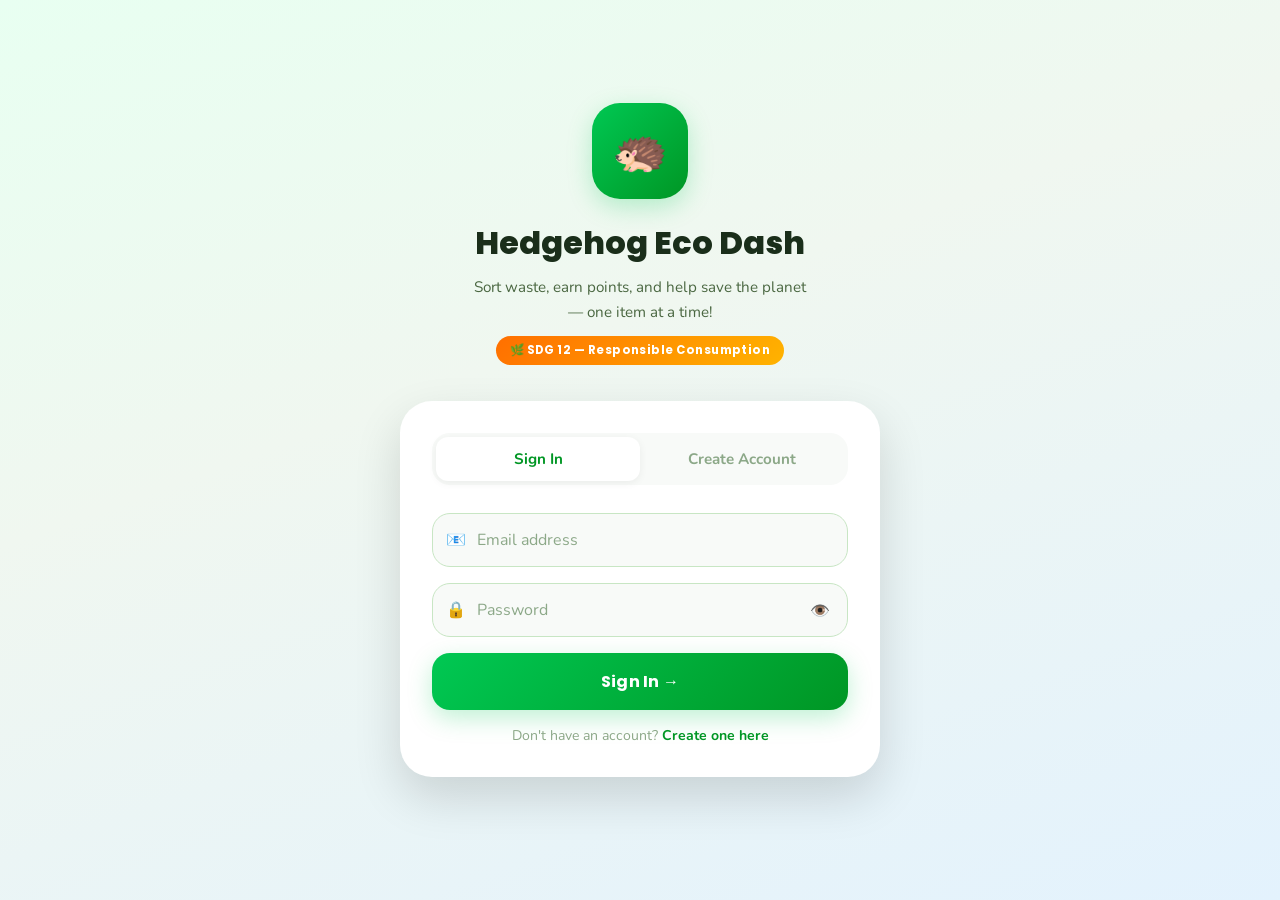
==== home.html @ 3e28f885 "Initial upload of ECOCOCO project" ====
<!DOCTYPE html>
<html lang="en">
<head>
  <meta charset="UTF-8">
  <meta name="viewport" content="width=device-width, initial-scale=1.0">
  <title>Hedgehog Eco Dash — Home</title>
  <link rel="stylesheet" href="style.css">
</head>
<body>
<div class="app-shell">

  <div id="dashboardScreen" class="screen active">

    <!-- Welcome Banner (shown once per session after login) -->
    <div id="welcomeBanner" style="
      display:none; align-items:center; gap:12px;
      background:linear-gradient(135deg,#00C853,#009624);
      color:#fff; padding:14px 20px; border-radius:0 0 18px 18px;
      box-shadow:0 4px 16px rgba(0,200,83,0.3);
      font-family:'Poppins',sans-serif; position:relative; z-index:10;">
      <div style="font-size:2rem;">🦔</div>
      <div>
        <div style="font-weight:800;font-size:1.05rem;">Welcome, <span id="welcomeName">Eco Friend</span>!</div>
        <div style="font-size:0.8rem;opacity:0.9;">Welcome to Hedgehog Eco Dash 🌍</div>
      </div>
    </div>

    <!-- Page header -->
    <div class="page-header">
      <div class="greeting-block">
        <h2 id="homeUsername">Hello!</h2>
        <p id="homeDate">Let's sort some waste today 🌍</p>
      </div>
      <button class="icon-btn" onclick="window.location.href='settings.html'" title="Settings">⚙️</button>
    </div>

    <!-- SDG 12 Banner -->
    <div class="sdg-banner">
      <div class="sdg-icon">♻️</div>
      <div class="sdg-text">
        <div class="sdg-label">UN SDG Goal 12</div>
        <div class="sdg-title">Responsible Consumption & Production</div>
      </div>
    </div>

    <!-- Play Card -->
    <a class="hero-play" href="gameplay.html">
      <div class="play-mascot">🦔</div>
      <div class="play-text">
        <div class="play-label">Ready to play?</div>
        <h3>Eco Dash!</h3>
        <p>Sort items into the right bins</p>
      </div>
      <div class="play-arrow">▶</div>
    </a>

    <!-- Stats row -->
    <div class="stats-row">
      <div class="stat-card">
        <div class="stat-icon">⭐</div>
        <div class="stat-value" id="homePoints">0</div>
        <div class="stat-label">Total Points</div>
      </div>
      <div class="stat-card">
        <div class="stat-icon">🔥</div>
        <div class="stat-value" id="homeStreakDays">0</div>
        <div class="stat-label">Day Streak</div>
      </div>
    </div>

    <!-- SDG Fact -->
    <div class="sdg-fact-card">
      <div class="fact-icon">🌱</div>
      <div>
        <div class="fact-label">SDG 12 Did You Know?</div>
        <div class="fact-text" id="sdgFact">Loading today's eco fact...</div>
      </div>
    </div>

    <!-- Quick Actions -->
    <div class="section-label">Explore</div>
    <div class="quick-actions">
      <a class="qa-card" href="learn.html">
        <div class="qa-icon" style="background:#E3F2FD;">📚</div>
        <div class="qa-title">Learn</div>
        <div class="qa-sub">Eco education modules</div>
      </a>
      <a class="qa-card" href="profile.html">
        <div class="qa-icon" style="background:#E8F5E9;">👤</div>
        <div class="qa-title">Profile</div>
        <div class="qa-sub">Stats & achievements</div>
      </a>
    </div>

    <!-- Compost Corner teaser -->
    <div class="compost-card" onclick="showCompostTip()">
      <div class="compost-card-top">
        <div class="cc-left">
          <div class="cc-label">SDG 12 Feature</div>
          <div class="cc-title">🌱 Compost Corner</div>
        </div>
        <div class="cc-icon">›</div>
      </div>
      <div class="compost-card-bottom">
        <p>Turn your food scraps into garden gold. Tap to learn how!</p>
      </div>
    </div>

    <div class="scroll-spacer"></div>
  </div>

  <!-- Bottom Nav -->
  <nav class="bottom-nav">
    <button class="nav-item active" onclick="window.location.href='home.html'">
      <div class="nav-icon-wrap">🏠</div>
      <span class="nav-label">Home</span>
    </button>
    <button class="nav-item" onclick="window.location.href='gameplay.html'">
      <div class="nav-icon-wrap">🎮</div>
      <span class="nav-label">Play</span>
    </button>
    <button class="nav-item" onclick="window.location.href='learn.html'">
      <div class="nav-icon-wrap">📚</div>
      <span class="nav-label">Learn</span>
    </button>
    <button class="nav-item" onclick="window.location.href='profile.html'">
      <div class="nav-icon-wrap">👤</div>
      <span class="nav-label">Profile</span>
    </button>
  </nav>

  <div id="popupOverlay" class="overlay" onclick="closePopup(event)">
    <div class="overlay-card">
      <h3></h3>
      <p></p>
      <button class="overlay-close" onclick="closePopup(event)">Close</button>
    </div>
  </div>

  <div id="fb" class="feedback-toast"></div>
</div>

<script src="app.js"></script>
<script src="settings.js"></script>
<script src="user.js"></script>
<script>
  const SDG_FACTS = [
    "One-third of all food produced globally is wasted each year — that's 1.3 billion tonnes! Proper sorting helps reduce this.",
    "Recycling one aluminum can saves enough energy to power a TV for 3 hours. Your sorting makes a real difference!",
    "The average person generates about 4.4 lbs of trash per day. Knowing where it goes matters for SDG 12.",
    "Composting food scraps can reduce household waste by up to 30% and enrich the soil naturally.",
    "Plastic takes up to 500 years to decompose. Recycling and reducing use is key to Responsible Consumption.",
    "SDG 12 calls for halving global food waste by 2030. Games like this help raise awareness and action!",
    "Glass can be recycled endlessly without loss of quality or purity — always sort it right!",
    "If the world's population shifts to sustainable consumption, we can reduce global emissions by up to 70%.",
  ];

  function showCompostTip() {
    showPopup('🌱 Compost Corner — SDG 12', 'Composting is one of the most powerful actions you can take for Responsible Consumption (SDG 12)!<br><br><strong>✅ What to compost:</strong><br>• Fruit & vegetable scraps<br>• Coffee grounds & tea bags<br>• Eggshells & nutshells<br>• Paper towels & cardboard<br>• Yard waste & leaves<br><br><strong>❌ What NOT to compost:</strong><br>• Meat, fish & dairy<br>• Oily or greasy foods<br>• Pet waste<br>• Plastics or synthetics<br><br><strong>🌍 Why it matters:</strong><br>Composting reduces methane from landfills by 30%, creates natural fertilizer, and contributes directly to SDG Goal 12 — Responsible Consumption & Production.<br><br>Start small with a countertop bin today!');
  }

  document.addEventListener('DOMContentLoaded', function() {
    if (!UserManager.isLoggedIn()) {
      window.location.href = 'index.html';
      return;
    }
    updateHome();

    const fact = SDG_FACTS[new Date().getDay() % SDG_FACTS.length];
    document.getElementById('sdgFact').textContent = fact;

    const days = ['Sunday','Monday','Tuesday','Wednesday','Thursday','Friday','Saturday'];
    const now = new Date();
    document.getElementById('homeDate').textContent = `${days[now.getDay()]} — let's sort! 🌍`;
  });

  document.addEventListener('visibilitychange', function() {
    if (document.visibilityState === 'visible') updateHome();
  });

  function updateHome() {
    const user = UserManager.getUser();
    const profile = UserManager.getProfileSummary();
    const streak = UserManager.getStreakData();
    if (!user) return;
    document.getElementById('homeUsername').textContent = `Hello, ${user.username || 'Eco Friend'}! 👋`;
    document.getElementById('homeStreakDays').textContent = streak.currentStreak || 0;
    document.getElementById('homePoints').textContent = (profile.points || 0).toLocaleString();

    // Show welcome banner only once per session
    if (!sessionStorage.getItem('welcomeShown')) {
      sessionStorage.setItem('welcomeShown', '1');
      const banner = document.getElementById('welcomeBanner');
      if (banner) {
        banner.style.display = 'flex';
        banner.querySelector('#welcomeName').textContent = user.username || user.fullName || 'Eco Friend';
        setTimeout(() => {
          banner.style.opacity = '0';
          banner.style.transition = 'opacity 0.6s';
          setTimeout(() => banner.style.display = 'none', 700);
        }, 3500);
      }
    }
  }
</script>
</body>
</html>
---- style.css ----
@import url('https://fonts.googleapis.com/css2?family=Nunito:wght@400;600;700;800;900&family=Poppins:wght@400;600;700;800&display=swap');

:root {
  --green: #00C853;
  --green-dark: #009624;
  --green-light: #E8FFF1;
  --blue: #2196F3;
  --blue-light: #E3F2FD;
  --amber: #FFB300;
  --amber-light: #FFF8E1;
  --red: #F44336;
  --red-light: #FFEBEE;
  --purple: #7C3AED;
  --purple-light: #EDE9FE;
  --teal: #00BCD4;
  --teal-light: #E0F7FA;

  --bg: #F0F7F0;
  --surface: #FFFFFF;
  --surface-2: #F8FAF8;
  --text: #1A2E1A;
  --text-2: #4A6741;
  --text-muted: #8CA888;
  --border: #DFF0DC;
  --border-2: #C8E6C4;

  --shadow-sm: 0 2px 8px rgba(0,0,0,0.06);
  --shadow-md: 0 8px 24px rgba(0,0,0,0.10);
  --shadow-lg: 0 20px 48px rgba(0,0,0,0.14);
  --shadow-green: 0 8px 24px rgba(0,200,83,0.25);

  --radius-sm: 12px;
  --radius-md: 18px;
  --radius-lg: 24px;
  --radius-xl: 32px;

  --font-head: 'Poppins', sans-serif;
  --font-body: 'Nunito', sans-serif;

  --nav-height: 68px;
  --content-max: 860px;
}

/* HIGH CONTRAST */
body.high-contrast {
  --bg: #000;
  --surface: #111;
  --surface-2: #1a1a1a;
  --text: #fff;
  --text-2: #ccc;
  --text-muted: #999;
  --border: #444;
  --border-2: #555;
  --green-light: #002200;
  --blue-light: #00001a;
}

*, *::before, *::after { box-sizing: border-box; margin: 0; padding: 0; }

html { scroll-behavior: smooth; }

body {
  font-family: var(--font-body);
  background: var(--bg);
  color: var(--text);
  min-height: 100vh;
  overflow-x: hidden;
  background-image:
    radial-gradient(ellipse at 20% 0%, rgba(0,200,83,0.12) 0%, transparent 50%),
    radial-gradient(ellipse at 80% 100%, rgba(0,188,212,0.08) 0%, transparent 50%);
}

/* ── APP SHELL ── */
.app-shell {
  width: 100%;
  min-height: 100vh;
  display: flex;
  flex-direction: column;
  background: var(--surface);
  position: relative;
}

/* ── SCREENS ── */
.screen {
  display: none;
  flex-direction: column;
  flex: 1;
  overflow-y: auto;
  -webkit-overflow-scrolling: touch;
  animation: fadeIn 0.3s ease;
}
.screen.active { display: flex; }

@keyframes fadeIn {
  from { opacity: 0; transform: translateY(8px); }
  to { opacity: 1; transform: translateY(0); }
}

/* ── AUTH SCREEN ── */
.auth-screen {
  justify-content: center;
  align-items: center;
  padding: 40px 24px 60px;
  min-height: 100vh;
  background: linear-gradient(160deg, #E8FFF1 0%, #F0F7F0 40%, #E3F2FD 100%);
}

.auth-hero {
  text-align: center;
  margin-bottom: 36px;
}

.auth-logo {
  width: 96px;
  height: 96px;
  background: linear-gradient(135deg, #00C853, #009624);
  border-radius: 28px;
  display: flex;
  align-items: center;
  justify-content: center;
  font-size: 2.8rem;
  margin: 0 auto 20px;
  box-shadow: var(--shadow-green);
  animation: bounce 2s infinite;
}

@keyframes bounce {
  0%, 100% { transform: translateY(0); }
  50% { transform: translateY(-6px); }
}

.auth-hero h1 {
  font-family: var(--font-head);
  font-size: 2rem;
  font-weight: 800;
  color: var(--text);
  margin-bottom: 8px;
}

.auth-hero p {
  color: var(--text-2);
  font-size: 0.95rem;
  line-height: 1.6;
  max-width: 340px;
  margin: 0 auto;
}

.sdg-badge {
  display: inline-flex;
  align-items: center;
  gap: 6px;
  background: linear-gradient(135deg, #FF6F00, #FFB300);
  color: white;
  font-family: var(--font-head);
  font-size: 0.72rem;
  font-weight: 700;
  padding: 6px 14px;
  border-radius: 999px;
  margin-top: 12px;
  letter-spacing: 0.04em;
}

.auth-card {
  width: 100%;
  max-width: 440px;
  background: white;
  border-radius: var(--radius-xl);
  padding: 32px;
  box-shadow: var(--shadow-lg);
}

.auth-tabs {
  display: flex;
  background: var(--surface-2);
  border-radius: var(--radius-md);
  padding: 4px;
  margin-bottom: 28px;
}

.auth-tab {
  flex: 1;
  padding: 12px;
  border: none;
  background: transparent;
  border-radius: var(--radius-sm);
  font-family: var(--font-body);
  font-weight: 700;
  font-size: 0.95rem;
  color: var(--text-muted);
  cursor: pointer;
  transition: all 0.2s;
}

.auth-tab.active {
  background: white;
  color: var(--green-dark);
  box-shadow: var(--shadow-sm);
}

.auth-form { display: none; }
.auth-form.active { display: flex; flex-direction: column; gap: 16px; }

.input-group { position: relative; }

.input-icon {
  position: absolute;
  left: 14px;
  top: 50%;
  transform: translateY(-50%);
  font-size: 1rem;
  pointer-events: none;
  z-index: 1;
}

.input-group input {
  width: 100%;
  padding: 15px 15px 15px 44px;
  border: 1.5px solid var(--border-2);
  border-radius: var(--radius-md);
  font-family: var(--font-body);
  font-size: 1rem;
  color: var(--text);
  background: var(--surface-2);
  transition: all 0.2s;
  outline: none;
}

.input-group input:focus {
  border-color: var(--green);
  background: white;
  box-shadow: 0 0 0 3px rgba(0,200,83,0.12);
}

.input-group input::placeholder { color: var(--text-muted); }

.eye-btn {
  position: absolute;
  right: 14px;
  top: 50%;
  transform: translateY(-50%);
  background: none;
  border: none;
  cursor: pointer;
  font-size: 1rem;
  color: var(--text-muted);
  padding: 4px;
}

.btn-primary {
  width: 100%;
  padding: 16px;
  background: linear-gradient(135deg, #00C853, #009624);
  color: white;
  border: none;
  border-radius: var(--radius-md);
  font-family: var(--font-head);
  font-size: 1rem;
  font-weight: 700;
  cursor: pointer;
  box-shadow: var(--shadow-green);
  transition: all 0.2s;
  letter-spacing: 0.02em;
}

.btn-primary:hover { transform: translateY(-2px); box-shadow: 0 12px 32px rgba(0,200,83,0.35); }
.btn-primary:active { transform: translateY(0); }

.auth-switch {
  text-align: center;
  font-size: 0.88rem;
  color: var(--text-muted);
}

.auth-switch a { color: var(--green-dark); font-weight: 700; text-decoration: none; }

/* ── PAGE HEADER ── */
.page-header {
  padding: 20px 24px 0;
  display: flex;
  justify-content: space-between;
  align-items: center;
}

.greeting-block h2 {
  font-family: var(--font-head);
  font-size: 1.4rem;
  font-weight: 800;
  color: var(--text);
}

.greeting-block p {
  font-size: 0.88rem;
  color: var(--text-muted);
  margin-top: 2px;
}

/* ── ICON BUTTON ── */
.icon-btn {
  width: 42px;
  height: 42px;
  border-radius: var(--radius-sm);
  border: 1.5px solid var(--border-2);
  background: white;
  cursor: pointer;
  font-size: 1.1rem;
  display: flex;
  align-items: center;
  justify-content: center;
  box-shadow: var(--shadow-sm);
  transition: all 0.2s;
  flex-shrink: 0;
}
.icon-btn:hover { background: var(--green-light); border-color: var(--green); transform: translateY(-1px); }

/* ── INNER HEADER ── */
.inner-header {
  padding: 16px 20px;
  display: flex;
  align-items: center;
  gap: 12px;
  border-bottom: 1px solid var(--border);
  background: rgba(255,255,255,0.95);
  backdrop-filter: blur(8px);
  position: sticky;
  top: 0;
  z-index: 10;
}

.inner-header h2 {
  flex: 1;
  font-family: var(--font-head);
  font-size: 1.2rem;
  font-weight: 800;
  color: var(--text);
}

/* ── SDG BANNER ── */
.sdg-banner {
  margin: 20px 20px 0;
  background: linear-gradient(135deg, #1B5E20, #2E7D32, #388E3C);
  border-radius: var(--radius-lg);
  padding: 18px 20px;
  display: flex;
  align-items: center;
  gap: 14px;
  box-shadow: 0 8px 24px rgba(27,94,32,0.25);
}

.sdg-icon { font-size: 2rem; flex-shrink: 0; }

.sdg-text .sdg-label {
  font-size: 0.68rem;
  color: rgba(255,255,255,0.7);
  font-weight: 700;
  text-transform: uppercase;
  letter-spacing: 0.08em;
  margin-bottom: 2px;
}

.sdg-text .sdg-title {
  font-family: var(--font-head);
  font-size: 1rem;
  font-weight: 800;
  color: white;
}

/* ── HERO PLAY ── */
.hero-play {
  margin: 16px 20px 0;
  background: linear-gradient(135deg, #00C853, #00A846, #009624);
  border-radius: var(--radius-xl);
  padding: 24px 20px;
  display: flex;
  align-items: center;
  gap: 16px;
  text-decoration: none;
  box-shadow: var(--shadow-green);
  transition: all 0.25s;
  position: relative;
  overflow: hidden;
}

.hero-play::before {
  content: '';
  position: absolute;
  top: -50%;
  right: -10%;
  width: 200px;
  height: 200px;
  background: rgba(255,255,255,0.06);
  border-radius: 50%;
}

.hero-play:hover { transform: translateY(-3px); box-shadow: 0 16px 40px rgba(0,200,83,0.4); }

.play-mascot { font-size: 2.8rem; flex-shrink: 0; animation: mascotBob 2s ease-in-out infinite; }
@keyframes mascotBob { 0%,100% { transform: translateY(0); } 50% { transform: translateY(-5px); } }

.play-text { flex: 1; }
.play-label { font-size: 0.7rem; color: rgba(255,255,255,0.75); font-weight: 700; text-transform: uppercase; letter-spacing: 0.08em; margin-bottom: 2px; }
.play-text h3 { font-family: var(--font-head); font-size: 1.35rem; font-weight: 800; color: white; margin-bottom: 2px; }
.play-text p { font-size: 0.82rem; color: rgba(255,255,255,0.8); }
.play-arrow { font-size: 1.6rem; color: rgba(255,255,255,0.9); font-weight: 900; }

/* ── STATS ROW ── */
.stats-row {
  display: grid;
  grid-template-columns: 1fr 1fr;
  gap: 12px;
  margin: 16px 20px 0;
}

.stat-card {
  background: white;
  border-radius: var(--radius-lg);
  padding: 20px 16px;
  text-align: center;
  border: 1.5px solid var(--border);
  box-shadow: var(--shadow-sm);
  transition: all 0.2s;
}
.stat-card:hover { transform: translateY(-2px); box-shadow: var(--shadow-md); }

.stat-icon { font-size: 1.5rem; margin-bottom: 8px; }
.stat-value { font-family: var(--font-head); font-size: 1.6rem; font-weight: 900; color: var(--text); }
.stat-label { font-size: 0.75rem; color: var(--text-muted); font-weight: 700; margin-top: 3px; text-transform: uppercase; letter-spacing: 0.05em; }

/* ── SDG FACT CARD ── */
.sdg-fact-card {
  margin: 16px 20px 0;
  background: linear-gradient(135deg, #E8F5E9, #F1F8E9);
  border-radius: var(--radius-lg);
  padding: 18px;
  border: 1.5px solid rgba(0,200,83,0.2);
  display: flex;
  gap: 14px;
  align-items: flex-start;
}

.sdg-fact-card .fact-icon { font-size: 1.5rem; flex-shrink: 0; }
.sdg-fact-card .fact-label {
  font-size: 0.68rem;
  font-weight: 800;
  color: var(--green-dark);
  text-transform: uppercase;
  letter-spacing: 0.08em;
  margin-bottom: 4px;
  font-family: var(--font-head);
}
.sdg-fact-card .fact-text { font-size: 0.85rem; color: var(--text-2); line-height: 1.55; }

/* ── SECTION LABEL ── */
.section-label {
  font-family: var(--font-head);
  font-size: 0.7rem;
  font-weight: 800;
  color: var(--text-muted);
  text-transform: uppercase;
  letter-spacing: 0.1em;
  margin: 20px 20px 0;
}

/* ── QUICK ACTIONS ── */
.quick-actions {
  display: grid;
  grid-template-columns: 1fr 1fr;
  gap: 12px;
  margin: 10px 20px 0;
}

.qa-card {
  background: white;
  border-radius: var(--radius-lg);
  padding: 20px 16px;
  border: 1.5px solid var(--border);
  box-shadow: var(--shadow-sm);
  text-decoration: none;
  color: var(--text);
  transition: all 0.2s;
  display: flex;
  flex-direction: column;
  align-items: flex-start;
  gap: 10px;
}
.qa-card:hover { transform: translateY(-3px); box-shadow: var(--shadow-md); border-color: var(--green); }

.qa-icon {
  width: 48px;
  height: 48px;
  border-radius: var(--radius-sm);
  display: flex;
  align-items: center;
  justify-content: center;
  font-size: 1.4rem;
}

.qa-title { font-family: var(--font-head); font-weight: 800; font-size: 0.95rem; color: var(--text); }
.qa-sub { font-size: 0.78rem; color: var(--text-muted); line-height: 1.4; }

/* ── COMPOST CARD ── */
.compost-card {
  margin: 12px 20px 0;
  background: white;
  border-radius: var(--radius-lg);
  border: 1.5px solid var(--border);
  overflow: hidden;
  box-shadow: var(--shadow-sm);
  cursor: pointer;
  transition: all 0.2s;
}
.compost-card:hover { transform: translateY(-2px); box-shadow: var(--shadow-md); }

.compost-card-top {
  background: linear-gradient(135deg, #2E7D32, #43A047);
  padding: 18px 20px;
  display: flex;
  justify-content: space-between;
  align-items: center;
}

.compost-card-top .cc-left { color: white; }
.compost-card-top .cc-label { font-size: 0.68rem; color: rgba(255,255,255,0.7); font-weight: 700; text-transform: uppercase; letter-spacing: 0.06em; margin-bottom: 4px; }
.compost-card-top .cc-title { font-family: var(--font-head); font-size: 1rem; font-weight: 800; color: white; }
.compost-card-top .cc-icon { font-size: 2rem; }

.compost-card-bottom { padding: 14px 20px; }
.compost-card-bottom p { font-size: 0.85rem; color: var(--text-muted); }

/* ── SCROLL SPACER ── */
.scroll-spacer { height: 90px; }

/* ── BOTTOM NAV ── */
.bottom-nav {
  position: fixed;
  bottom: 0;
  left: 0;
  right: 0;
  height: var(--nav-height);
  background: rgba(255,255,255,0.97);
  backdrop-filter: blur(12px);
  border-top: 1px solid var(--border);
  display: flex;
  align-items: stretch;
  z-index: 20;
  box-shadow: 0 -4px 20px rgba(0,0,0,0.06);
}

.nav-item {
  flex: 1;
  display: flex;
  flex-direction: column;
  align-items: center;
  justify-content: center;
  gap: 4px;
  border: none;
  background: transparent;
  cursor: pointer;
  transition: all 0.2s;
  padding: 8px 4px;
  color: var(--text-muted);
}

.nav-icon-wrap {
  font-size: 1.3rem;
  display: flex;
  align-items: center;
  justify-content: center;
  width: 40px;
  height: 30px;
  border-radius: var(--radius-sm);
  transition: all 0.2s;
}

.nav-label {
  font-family: var(--font-head);
  font-size: 0.65rem;
  font-weight: 700;
  letter-spacing: 0.04em;
}

.nav-item.active .nav-icon-wrap {
  background: var(--green-light);
}

.nav-item.active {
  color: var(--green-dark);
}

/* ── PROFILE SCREEN ── */
.profile-hero {
  background: linear-gradient(160deg, #E8FFF1, #F0F7F0);
  padding: 32px 24px;
  text-align: center;
  border-bottom: 1px solid var(--border);
  position: relative;
}

.avatar-container {
  position: relative;
  display: inline-block;
  margin-bottom: 16px;
}

.avatar {
  width: 90px;
  height: 90px;
  border-radius: 50%;
  background: linear-gradient(135deg, #00C853, #009624);
  display: flex;
  align-items: center;
  justify-content: center;
  font-size: 2.5rem;
  margin: 0 auto;
  border: 4px solid white;
  box-shadow: var(--shadow-md);
  overflow: hidden;
  cursor: pointer;
  transition: all 0.2s;
}

.avatar:hover { transform: scale(1.04); box-shadow: var(--shadow-lg); }

.avatar img {
  width: 100%;
  height: 100%;
  object-fit: cover;
}

.avatar-edit-btn {
  position: absolute;
  bottom: 0;
  right: 0;
  width: 30px;
  height: 30px;
  background: var(--green-dark);
  color: white;
  border: 3px solid white;
  border-radius: 50%;
  font-size: 0.7rem;
  cursor: pointer;
  display: flex;
  align-items: center;
  justify-content: center;
  box-shadow: var(--shadow-sm);
  transition: all 0.2s;
}
.avatar-edit-btn:hover { background: var(--green); transform: scale(1.1); }

.profile-name {
  font-family: var(--font-head);
  font-size: 1.4rem;
  font-weight: 800;
  color: var(--text);
  margin-bottom: 4px;
}

.profile-email {
  font-size: 0.85rem;
  color: var(--text-muted);
  margin-bottom: 14px;
}

.profile-chips {
  display: flex;
  gap: 8px;
  justify-content: center;
  flex-wrap: wrap;
}

.profile-chip {
  background: white;
  border: 1.5px solid var(--border-2);
  border-radius: 999px;
  padding: 5px 14px;
  font-family: var(--font-head);
  font-size: 0.78rem;
  font-weight: 700;
  color: var(--green-dark);
  box-shadow: var(--shadow-sm);
}

/* ── CARD ── */
.card {
  background: white;
  border-radius: var(--radius-lg);
  padding: 20px;
  border: 1.5px solid var(--border);
  box-shadow: var(--shadow-sm);
}

.card-title {
  font-family: var(--font-head);
  font-size: 0.9rem;
  font-weight: 800;
  color: var(--text);
  margin-bottom: 14px;
}

/* ── PROGRESS BAR ── */
.progress-bar {
  width: 100%;
  height: 10px;
  background: var(--surface-2);
  border-radius: 999px;
  overflow: hidden;
}

.progress-fill {
  height: 100%;
  background: linear-gradient(90deg, #00C853, #009624);
  border-radius: 999px;
  transition: width 0.8s ease;
}

/* ── STATS GRID ── */
.stats-grid {
  display: grid;
  grid-template-columns: repeat(3, 1fr);
  gap: 10px;
}

.mini-stat {
  background: var(--surface-2);
  border-radius: var(--radius-sm);
  padding: 14px 8px;
  text-align: center;
  border: 1px solid var(--border);
}

.mini-stat .val {
  font-family: var(--font-head);
  font-weight: 800;
  font-size: 1.15rem;
  color: var(--text);
  margin-bottom: 3px;
}

.mini-stat .lbl {
  font-size: 0.7rem;
  color: var(--text-muted);
  font-weight: 700;
  text-transform: uppercase;
  letter-spacing: 0.04em;
}

/* ── STREAK ── */
.streak-display {
  display: flex;
  align-items: center;
  gap: 14px;
}

.streak-flame { font-size: 2.5rem; }

.streak-count {
  font-family: var(--font-head);
  font-size: 2.2rem;
  font-weight: 900;
  color: var(--amber);
  line-height: 1;
}

.streak-label {
  font-size: 0.8rem;
  color: var(--text-muted);
  font-weight: 600;
}

/* ── ACHIEVEMENTS ── */
.achievement-list {
  display: flex;
  flex-direction: column;
  gap: 12px;
}

.achievement-item {
  display: flex;
  align-items: center;
  gap: 14px;
  padding: 14px;
  background: var(--surface-2);
  border-radius: var(--radius-sm);
  border: 1.5px solid var(--border);
  opacity: 0.55;
  transition: all 0.3s;
}

.achievement-item.unlocked {
  opacity: 1;
  background: var(--green-light);
  border-color: rgba(0,200,83,0.3);
}

.ach-icon { font-size: 1.6rem; flex-shrink: 0; }

.ach-info { flex: 1; }
.ach-title { font-family: var(--font-head); font-weight: 800; font-size: 0.9rem; color: var(--text); }
.ach-sub { font-size: 0.78rem; color: var(--text-muted); margin-top: 2px; }

.ach-badge { font-size: 1.2rem; }

/* ── BUTTONS ── */
.btn-row {
  display: grid;
  grid-template-columns: 1fr 1fr;
  gap: 10px;
}

.btn-secondary {
  padding: 13px 16px;
  background: white;
  border: 1.5px solid var(--border-2);
  border-radius: var(--radius-md);
  font-family: var(--font-head);
  font-weight: 700;
  font-size: 0.88rem;
  color: var(--text-2);
  cursor: pointer;
  transition: all 0.2s;
}

.btn-secondary:hover { background: var(--green-light); border-color: var(--green); color: var(--green-dark); }

.btn-danger { color: var(--red); }
.btn-danger:hover { background: var(--red-light) !important; border-color: var(--red) !important; color: var(--red) !important; }

/* ── LEARN SCREEN ── */
.sdg-highlight {
  background: linear-gradient(135deg, #FFF8E1, #FFFDE7);
  border-radius: var(--radius-lg);
  padding: 20px;
  border: 1.5px solid rgba(255,179,0,0.3);
  box-shadow: var(--shadow-sm);
}

.sdg-highlight .sdg-number {
  font-family: var(--font-head);
  font-size: 0.7rem;
  font-weight: 800;
  color: #FF8F00;
  letter-spacing: 0.08em;
  text-transform: uppercase;
  margin-bottom: 5px;
}
.sdg-highlight .sdg-hl-title {
  font-family: var(--font-head);
  font-size: 1rem;
  font-weight: 800;
  color: var(--text);
  margin-bottom: 8px;
}
.sdg-highlight .sdg-hl-text { font-size: 0.85rem; color: var(--text-2); line-height: 1.6; }

.module-grid {
  display: flex;
  flex-direction: column;
  gap: 12px;
}

.module-card {
  background: white;
  border-radius: var(--radius-lg);
  border: 1.5px solid var(--border);
  overflow: hidden;
  box-shadow: var(--shadow-sm);
  display: flex;
  align-items: center;
  gap: 0;
  transition: all 0.2s;
}
.module-card:hover { transform: translateX(4px); box-shadow: var(--shadow-md); }

.module-thumb {
  width: 70px;
  min-height: 80px;
  display: flex;
  align-items: center;
  justify-content: center;
  font-size: 2rem;
  flex-shrink: 0;
}

.module-body {
  flex: 1;
  padding: 14px 12px;
}

.module-title { font-family: var(--font-head); font-size: 0.95rem; font-weight: 800; color: var(--text); margin-bottom: 4px; }
.module-sub { font-size: 0.8rem; color: var(--text-muted); line-height: 1.4; }

.explore-btn {
  padding: 10px 16px;
  background: var(--surface-2);
  border: 1.5px solid var(--border-2);
  border-radius: var(--radius-sm);
  font-family: var(--font-head);
  font-weight: 700;
  font-size: 0.8rem;
  color: var(--green-dark);
  cursor: pointer;
  margin-right: 14px;
  white-space: nowrap;
  transition: all 0.2s;
}
.explore-btn:hover { background: var(--green-light); border-color: var(--green); }

.tip-list {
  display: flex;
  flex-direction: column;
  gap: 12px;
}

.tip-item {
  display: flex;
  gap: 14px;
  align-items: flex-start;
  background: white;
  border-radius: var(--radius-lg);
  padding: 16px;
  border: 1.5px solid var(--border);
  box-shadow: var(--shadow-sm);
}

.tip-emoji { font-size: 1.5rem; flex-shrink: 0; }
.tip-title { font-family: var(--font-head); font-weight: 800; font-size: 0.9rem; color: var(--text); margin-bottom: 4px; }
.tip-text { font-size: 0.82rem; color: var(--text-2); line-height: 1.55; }

/* ── SETTINGS ── */
.settings-section {
  background: white;
  border-radius: var(--radius-lg);
  border: 1.5px solid var(--border);
  overflow: hidden;
  box-shadow: var(--shadow-sm);
}

.settings-group { display: flex; flex-direction: column; }

.settings-row {
  display: flex;
  align-items: center;
  justify-content: space-between;
  padding: 16px 20px;
  border-bottom: 1px solid var(--border);
  cursor: pointer;
  transition: background 0.2s;
  gap: 12px;
}

.settings-row:last-child { border-bottom: none; }
.settings-row:hover { background: var(--surface-2); }

.row-left {
  display: flex;
  align-items: center;
  gap: 14px;
}

.row-icon {
  width: 38px;
  height: 38px;
  background: var(--surface-2);
  border-radius: var(--radius-sm);
  display: flex;
  align-items: center;
  justify-content: center;
  font-size: 1.1rem;
  flex-shrink: 0;
}

.row-label { font-family: var(--font-head); font-weight: 700; font-size: 0.9rem; color: var(--text); }
.row-sub { font-size: 0.78rem; color: var(--text-muted); margin-top: 2px; }

.row-right {
  display: flex;
  align-items: center;
  gap: 10px;
  flex-shrink: 0;
}

/* Toggle switch */
.toggle { position: relative; display: inline-block; width: 48px; height: 26px; }
.toggle input { opacity: 0; width: 0; height: 0; }
.toggle-slider {
  position: absolute;
  cursor: pointer;
  inset: 0;
  background: #ccc;
  border-radius: 999px;
  transition: 0.3s;
}
.toggle-slider::before {
  content: '';
  position: absolute;
  height: 20px;
  width: 20px;
  left: 3px;
  bottom: 3px;
  background: white;
  border-radius: 50%;
  transition: 0.3s;
}
.toggle input:checked + .toggle-slider { background: var(--green); }
.toggle input:checked + .toggle-slider::before { transform: translateX(22px); }

.text-slider {
  -webkit-appearance: none;
  width: 120px;
  height: 6px;
  border-radius: 999px;
  background: var(--border-2);
  outline: none;
}
.text-slider::-webkit-slider-thumb {
  -webkit-appearance: none;
  width: 18px;
  height: 18px;
  border-radius: 50%;
  background: var(--green);
  cursor: pointer;
  box-shadow: var(--shadow-sm);
}

/* ── GAME SCREEN ── */
#gameScreen {
  background: linear-gradient(160deg, #E8FFF1 0%, #F0F7F0 50%, #E3F2FD 100%);
  min-height: 100vh;
  display: flex;
  flex-direction: column;
  padding: 0;
}

.game-header {
  display: flex;
  justify-content: space-between;
  align-items: center;
  padding: 14px 20px;
  background: rgba(255,255,255,0.95);
  backdrop-filter: blur(10px);
  border-bottom: 1px solid var(--border);
  gap: 10px;
}

.game-stat-pill {
  background: white;
  border: 1.5px solid var(--border-2);
  border-radius: 999px;
  padding: 7px 16px;
  font-family: var(--font-head);
  font-weight: 800;
  font-size: 0.92rem;
  color: var(--text);
  display: flex;
  align-items: center;
  gap: 6px;
  box-shadow: var(--shadow-sm);
}

.game-stat-pill .pill-icon { font-size: 0.9rem; }

.game-timer-pill {
  background: linear-gradient(135deg, #F44336, #D32F2F);
  color: white;
  border-color: transparent;
}

.game-timer-pill.warning { animation: timerPulse 0.5s infinite; }

@keyframes timerPulse {
  0%, 100% { transform: scale(1); }
  50% { transform: scale(1.08); }
}

.game-btn {
  padding: 9px 14px;
  border: 1.5px solid var(--border-2);
  background: white;
  border-radius: var(--radius-sm);
  font-family: var(--font-body);
  font-weight: 700;
  font-size: 0.82rem;
  color: var(--text-2);
  cursor: pointer;
  transition: all 0.2s;
  box-shadow: var(--shadow-sm);
}
.game-btn:hover { background: var(--green-light); border-color: var(--green); }

.pause-overlay {
  position: absolute;
  inset: 0;
  background: rgba(0,0,0,0.6);
  backdrop-filter: blur(6px);
  display: none;
  align-items: center;
  justify-content: center;
  z-index: 5;
  flex-direction: column;
  gap: 16px;
}
.pause-overlay.active { display: flex; }
.pause-card {
  background: white;
  border-radius: var(--radius-xl);
  padding: 36px;
  text-align: center;
  width: 300px;
  box-shadow: var(--shadow-lg);
}
.pause-card h3 { font-family: var(--font-head); font-size: 1.4rem; font-weight: 800; margin-bottom: 8px; }
.pause-card p { color: var(--text-muted); margin-bottom: 24px; font-size: 0.9rem; }

.game-area {
  flex: 1;
  display: flex;
  flex-direction: column;
  align-items: center;
  justify-content: center;
  padding: 16px;
  position: relative;
}

.mascot-wrap { position: relative; margin-bottom: 16px; }
.mascot-emoji { font-size: 3.2rem; animation: mascotBob 2s ease-in-out infinite; }

.item-card {
  background: white;
  border-radius: var(--radius-xl);
  padding: 32px 28px;
  width: 100%;
  max-width: 380px;
  text-align: center;
  box-shadow: var(--shadow-lg);
  border: 2px solid var(--border);
  transition: all 0.2s;
  position: relative;
  margin-bottom: 8px;
}

.item-card.correct {
  border-color: var(--green);
  box-shadow: 0 0 0 4px rgba(0,200,83,0.2), var(--shadow-lg);
  animation: correctPop 0.4s ease;
}

.item-card.wrong {
  border-color: var(--red);
  box-shadow: 0 0 0 4px rgba(244,67,54,0.2), var(--shadow-lg);
  animation: wrongShake 0.4s ease;
}

@keyframes correctPop { 0%,100% { transform: scale(1); } 50% { transform: scale(1.05); } }
@keyframes wrongShake { 0%,100% { transform: translateX(0); } 25% { transform: translateX(-8px); } 75% { transform: translateX(8px); } }

.item-hint {
  position: absolute;
  top: 10px;
  right: 12px;
  font-size: 0.72rem;
  color: var(--text-muted);
  background: var(--surface-2);
  border-radius: 999px;
  padding: 3px 10px;
  font-weight: 600;
}

.item-emoji { font-size: 5.5rem; display: block; margin-bottom: 12px; line-height: 1; }
.item-name { font-family: var(--font-head); font-size: 1.25rem; font-weight: 800; color: var(--text); }
.item-category-hint { font-size: 0.8rem; color: var(--text-muted); margin-top: 5px; }

.bins {
  display: flex;
  gap: 12px;
  width: 100%;
  max-width: 500px;
  padding: 0 16px 20px;
}

.bin {
  flex: 1;
  border-radius: var(--radius-lg);
  padding: 18px 8px;
  border: 2px solid transparent;
  cursor: pointer;
  text-align: center;
  transition: all 0.2s;
  background: white;
  box-shadow: var(--shadow-md);
  position: relative;
  overflow: hidden;
  -webkit-tap-highlight-color: transparent;
}

.bin::before {
  content: '';
  position: absolute;
  inset: 0;
  opacity: 0;
  transition: opacity 0.2s;
}

.bin-bio { border-color: rgba(0,200,83,0.3); }
.bin-bio::before { background: linear-gradient(135deg, rgba(0,200,83,0.08), rgba(0,150,36,0.08)); }
.bin-bio:hover { border-color: var(--green); transform: translateY(-4px); box-shadow: 0 16px 32px rgba(0,200,83,0.25); }
.bin-bio:hover::before { opacity: 1; }

.bin-recycle { border-color: rgba(33,150,243,0.3); }
.bin-recycle::before { background: linear-gradient(135deg, rgba(33,150,243,0.08), rgba(13,71,161,0.08)); }
.bin-recycle:hover { border-color: var(--blue); transform: translateY(-4px); box-shadow: 0 16px 32px rgba(33,150,243,0.25); }
.bin-recycle:hover::before { opacity: 1; }

.bin-non { border-color: rgba(244,67,54,0.3); }
.bin-non::before { background: linear-gradient(135deg, rgba(244,67,54,0.08), rgba(183,28,28,0.08)); }
.bin-non:hover { border-color: var(--red); transform: translateY(-4px); box-shadow: 0 16px 32px rgba(244,67,54,0.25); }
.bin-non:hover::before { opacity: 1; }

.bin:active { transform: scale(0.95); }

.bin .bin-icon { font-size: 2rem; display: block; margin-bottom: 6px; }
.bin .bin-label { font-family: var(--font-head); font-size: 0.75rem; font-weight: 800; text-transform: uppercase; letter-spacing: 0.05em; color: var(--text-2); }

/* ── COMBO BAR ── */
.combo-bar {
  display: flex;
  gap: 6px;
  align-items: center;
  padding: 8px 20px;
  background: rgba(255,255,255,0.8);
  border-bottom: 1px solid var(--border);
}

.combo-dot {
  width: 11px; height: 11px;
  border-radius: 50%;
  background: var(--border-2);
  transition: all 0.2s;
}
.combo-dot.filled { background: var(--amber); transform: scale(1.2); }
.combo-dot.max { background: var(--green); animation: comboPulse 0.5s ease; }
@keyframes comboPulse { 0%,100% { transform: scale(1.2); } 50% { transform: scale(1.6); } }

.combo-label { font-size: 0.74rem; font-weight: 800; color: var(--text-muted); margin-left: 6px; font-family: 'Poppins', sans-serif; }
.combo-label.hot { color: var(--amber); }

/* Lives */
.lives-display { display: flex; gap: 4px; align-items: center; }
.life-icon { font-size: 1.1rem; transition: all 0.3s; }
.life-icon.lost { opacity: 0.25; filter: grayscale(1); }

/* Progress track */
.progress-track {
  width: 100%;
  height: 5px;
  background: rgba(0,0,0,0.06);
}
.progress-track-fill {
  height: 100%;
  background: linear-gradient(90deg, #00C853, #FFB300);
  transition: width 1s linear;
}

/* Score animation */
.score-anim {
  position: fixed;
  pointer-events: none;
  font-family: 'Poppins', sans-serif;
  font-weight: 900;
  font-size: 1.5rem;
  z-index: 200;
  animation: floatUp 0.9s ease forwards;
}
@keyframes floatUp {
  0% { opacity: 1; transform: translateY(0) scale(1); }
  100% { opacity: 0; transform: translateY(-70px) scale(1.2); }
}

/* Power-up */
.power-up-btn {
  position: absolute;
  bottom: 100px;
  right: 20px;
  width: 56px;
  height: 56px;
  border-radius: 50%;
  background: linear-gradient(135deg, #FFB300, #FF6F00);
  border: none;
  font-size: 1.5rem;
  cursor: pointer;
  box-shadow: 0 8px 20px rgba(255,111,0,0.35);
  display: none;
  align-items: center;
  justify-content: center;
  z-index: 4;
  animation: powerPulse 1.5s infinite;
}
.power-up-btn.available { display: flex; }
@keyframes powerPulse { 0%,100% { box-shadow: 0 8px 20px rgba(255,111,0,0.35); } 50% { box-shadow: 0 12px 28px rgba(255,111,0,0.55); } }

/* SDG tip bar */
.sdg-tip-bar {
  background: linear-gradient(90deg, rgba(0,200,83,0.08), rgba(0,150,36,0.05));
  border-top: 1px solid rgba(0,200,83,0.15);
  padding: 8px 20px;
  font-size: 0.75rem;
  color: var(--green-dark);
  font-weight: 700;
  text-align: center;
  letter-spacing: 0.01em;
}

/* Game over card */
.game-over-card { text-align: center; }
.game-over-card .go-emoji { font-size: 3.5rem; margin-bottom: 10px; }
.game-over-card h3 { font-family: 'Poppins', sans-serif; font-size: 1.4rem; font-weight: 800; margin-bottom: 6px; }
.game-over-card .go-score { font-family: 'Poppins', sans-serif; font-size: 2.5rem; font-weight: 900; color: var(--green-dark); margin: 12px 0 6px; }
.game-over-card .go-label { font-size: 0.82rem; color: var(--text-muted); margin-bottom: 16px; }
.go-stats { display: grid; grid-template-columns: repeat(3, 1fr); gap: 8px; margin-bottom: 20px; }
.go-stat { background: var(--surface-2); border-radius: var(--radius-sm); padding: 12px 4px; }
.go-stat .val { font-family: 'Poppins', sans-serif; font-weight: 800; font-size: 1.15rem; color: var(--text); }
.go-stat .lbl { font-size: 0.7rem; color: var(--text-muted); font-weight: 600; }
.go-buttons { display: flex; flex-direction: column; gap: 10px; }
.go-buttons .btn-primary { margin: 0; }
.go-secondary { padding: 14px; background: var(--surface-2); border: 1.5px solid var(--border-2); border-radius: var(--radius-md); font-family: 'Poppins', sans-serif; font-weight: 700; font-size: 0.9rem; color: var(--text-2); cursor: pointer; }

/* ── POPUP OVERLAY ── */
.overlay {
  position: fixed;
  inset: 0;
  background: rgba(0,0,0,0.5);
  backdrop-filter: blur(6px);
  display: none;
  align-items: center;
  justify-content: center;
  z-index: 50;
  padding: 24px;
}
.overlay.active { display: flex; animation: fadeIn 0.25s ease; }

.overlay-card {
  background: white;
  border-radius: var(--radius-xl);
  padding: 32px;
  width: 100%;
  max-width: 480px;
  box-shadow: var(--shadow-lg);
  max-height: 85vh;
  overflow-y: auto;
}

.overlay-card h3 {
  font-family: var(--font-head);
  font-size: 1.2rem;
  font-weight: 800;
  margin-bottom: 14px;
  color: var(--text);
}

.overlay-card p {
  color: var(--text-2);
  font-size: 0.92rem;
  line-height: 1.75;
  margin-bottom: 22px;
}

.overlay-close {
  width: 100%;
  padding: 14px;
  background: var(--surface-2);
  border: 1.5px solid var(--border-2);
  border-radius: var(--radius-md);
  font-family: var(--font-head);
  font-weight: 700;
  font-size: 0.9rem;
  color: var(--text);
  cursor: pointer;
  transition: all 0.2s;
}
.overlay-close:hover { background: var(--green-light); border-color: var(--green); color: var(--green-dark); }

/* ── FEEDBACK TOAST ── */
.feedback-toast {
  position: fixed;
  top: 84px;
  left: 50%;
  transform: translateX(-50%) translateY(-10px);
  padding: 11px 24px;
  border-radius: 999px;
  color: white;
  font-family: var(--font-head);
  font-weight: 800;
  font-size: 0.95rem;
  opacity: 0;
  transition: all 0.3s;
  pointer-events: none;
  z-index: 100;
  white-space: nowrap;
  box-shadow: var(--shadow-md);
}
.feedback-toast.show {
  opacity: 1;
  transform: translateX(-50%) translateY(0);
}

/* ── PROFILE PICTURE MODAL ── */
.pic-modal-body {
  display: flex;
  flex-direction: column;
  gap: 16px;
  margin-bottom: 22px;
}

.pic-preview {
  width: 110px;
  height: 110px;
  border-radius: 50%;
  background: linear-gradient(135deg, #00C853, #009624);
  display: flex;
  align-items: center;
  justify-content: center;
  font-size: 3rem;
  margin: 0 auto;
  border: 4px solid white;
  box-shadow: var(--shadow-md);
  overflow: hidden;
}

.pic-preview img { width: 100%; height: 100%; object-fit: cover; }

.pic-options {
  display: grid;
  grid-template-columns: 1fr 1fr;
  gap: 10px;
}

.pic-option-btn {
  padding: 12px;
  background: var(--surface-2);
  border: 1.5px solid var(--border-2);
  border-radius: var(--radius-md);
  font-family: var(--font-head);
  font-weight: 700;
  font-size: 0.82rem;
  color: var(--text-2);
  cursor: pointer;
  transition: all 0.2s;
  text-align: center;
}
.pic-option-btn:hover { background: var(--green-light); border-color: var(--green); color: var(--green-dark); }
.pic-option-btn.active { background: var(--green-light); border-color: var(--green); color: var(--green-dark); }

.emoji-grid {
  display: grid;
  grid-template-columns: repeat(6, 1fr);
  gap: 8px;
}

.emoji-avatar-btn {
  width: 100%;
  aspect-ratio: 1;
  background: var(--surface-2);
  border: 2px solid transparent;
  border-radius: var(--radius-sm);
  font-size: 1.5rem;
  cursor: pointer;
  transition: all 0.2s;
  display: flex;
  align-items: center;
  justify-content: center;
}
.emoji-avatar-btn:hover { border-color: var(--green); background: var(--green-light); transform: scale(1.1); }
.emoji-avatar-btn.selected { border-color: var(--green); background: var(--green-light); }

/* ── EDIT PROFILE MODAL ── */
.edit-field {
  display: flex;
  flex-direction: column;
  gap: 6px;
  margin-bottom: 16px;
}

.edit-field label {
  font-family: var(--font-head);
  font-size: 0.8rem;
  font-weight: 700;
  color: var(--text-2);
  text-transform: uppercase;
  letter-spacing: 0.06em;
}

.edit-field input {
  width: 100%;
  padding: 13px 16px;
  border: 1.5px solid var(--border-2);
  border-radius: var(--radius-md);
  font-family: var(--font-body);
  font-size: 0.95rem;
  color: var(--text);
  background: var(--surface-2);
  transition: all 0.2s;
  outline: none;
}

.edit-field input:focus {
  border-color: var(--green);
  background: white;
  box-shadow: 0 0 0 3px rgba(0,200,83,0.12);
}

/* ── RESPONSIVE ── */
@media (min-width: 768px) {
  .stats-row { grid-template-columns: repeat(4, 1fr); }
  .stats-grid { grid-template-columns: repeat(6, 1fr); }
  .module-grid { display: grid; grid-template-columns: 1fr 1fr; }
  .quick-actions { grid-template-columns: repeat(4, 1fr); }
  .bins { max-width: 560px; }
  .item-card { max-width: 420px; }
  .auth-card { max-width: 480px; }
}

@media (max-width: 400px) {
  .bin .bin-label { font-size: 0.65rem; }
  .item-emoji { font-size: 4.5rem; }
  .bins { gap: 8px; }
  .stats-row { grid-template-columns: 1fr 1fr; }
}
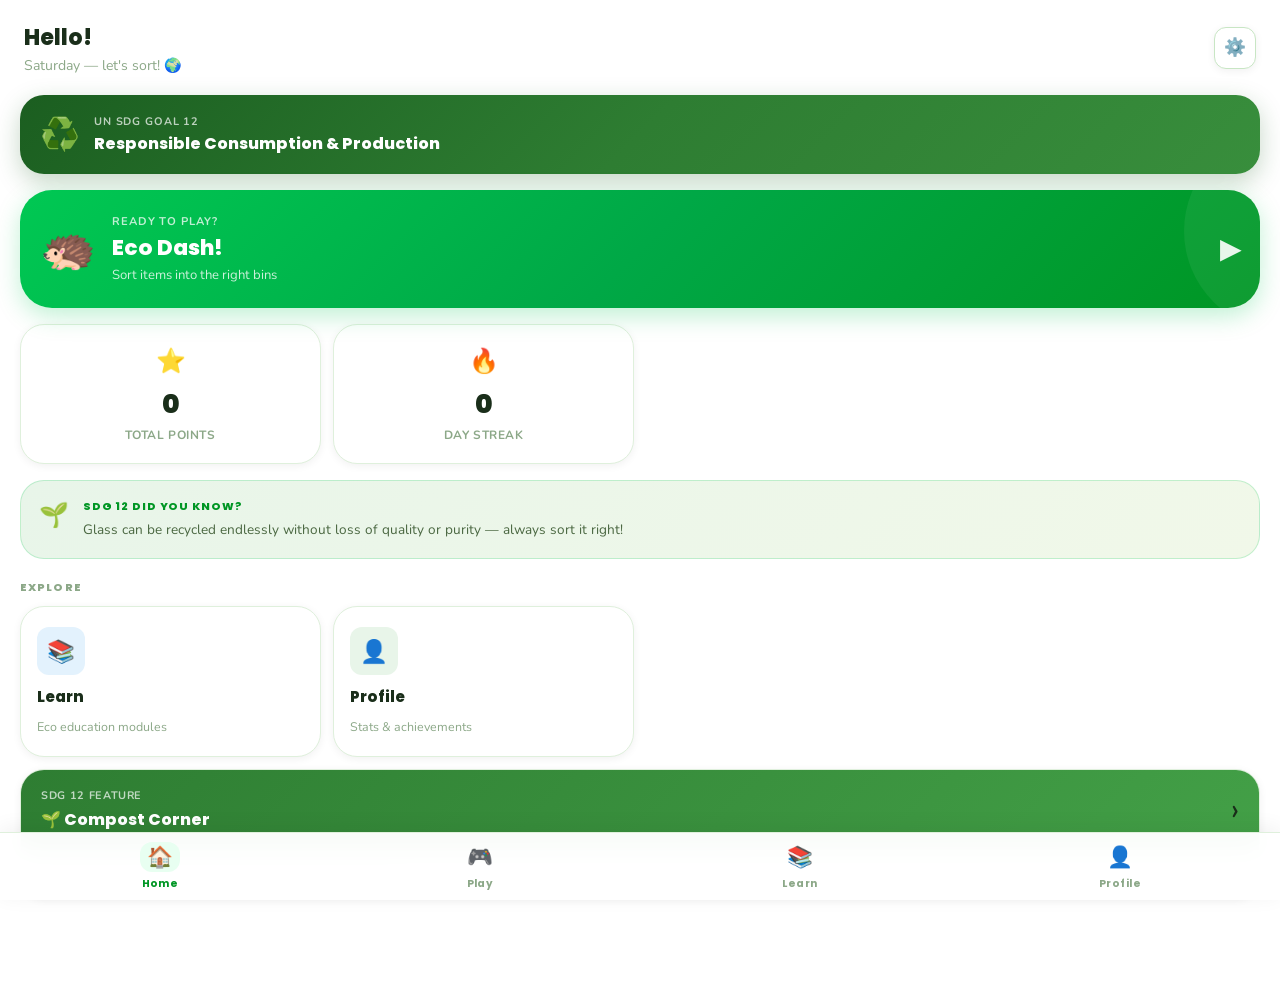
==== commit e42ae44b: "Update project files" ====
--- a/home.html
+++ b/home.html
@@ -160,10 +160,24 @@
   }
 
   document.addEventListener('DOMContentLoaded', function() {
-    if (!UserManager.isLoggedIn()) {
-      window.location.href = 'index.html';
-      return;
+    // Check if coming from sign-up with user data
+    const params = new URLSearchParams(window.location.search);
+    const signupData = params.get('signup');
+    
+    if (signupData) {
+      try {
+        const userData = JSON.parse(decodeURIComponent(signupData));
+        // Set the user as logged in using the signup data
+        UserManager.setCurrentUser(userData.email);
+        // Clean up URL
+        window.history.replaceState({}, document.title, 'home.html');
+      } catch (e) {
+        console.log('Could not parse signup data');
+      }
     }
+
+    // Load home - don't redirect if not logged in since storage may not work
+    // Instead, just load with current user or empty state
     updateHome();
 
     const fact = SDG_FACTS[new Date().getDay() % SDG_FACTS.length];
